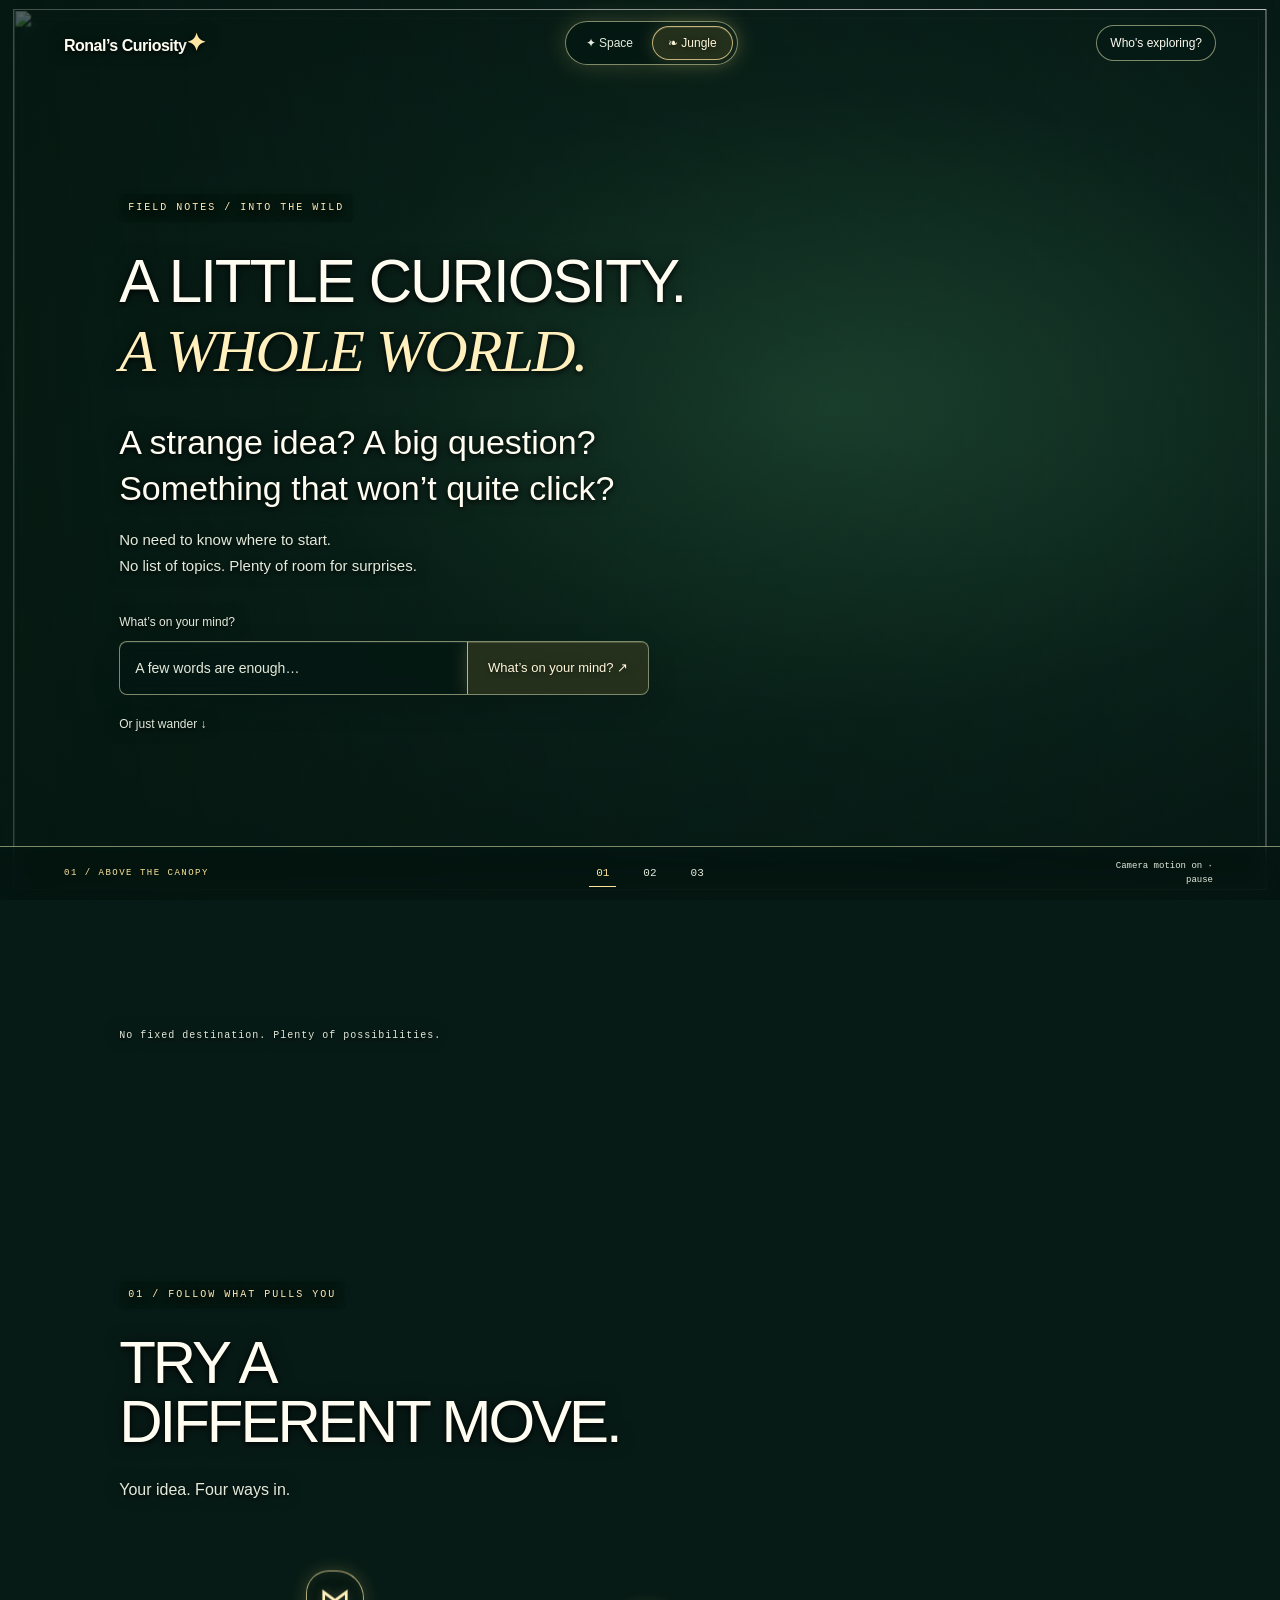
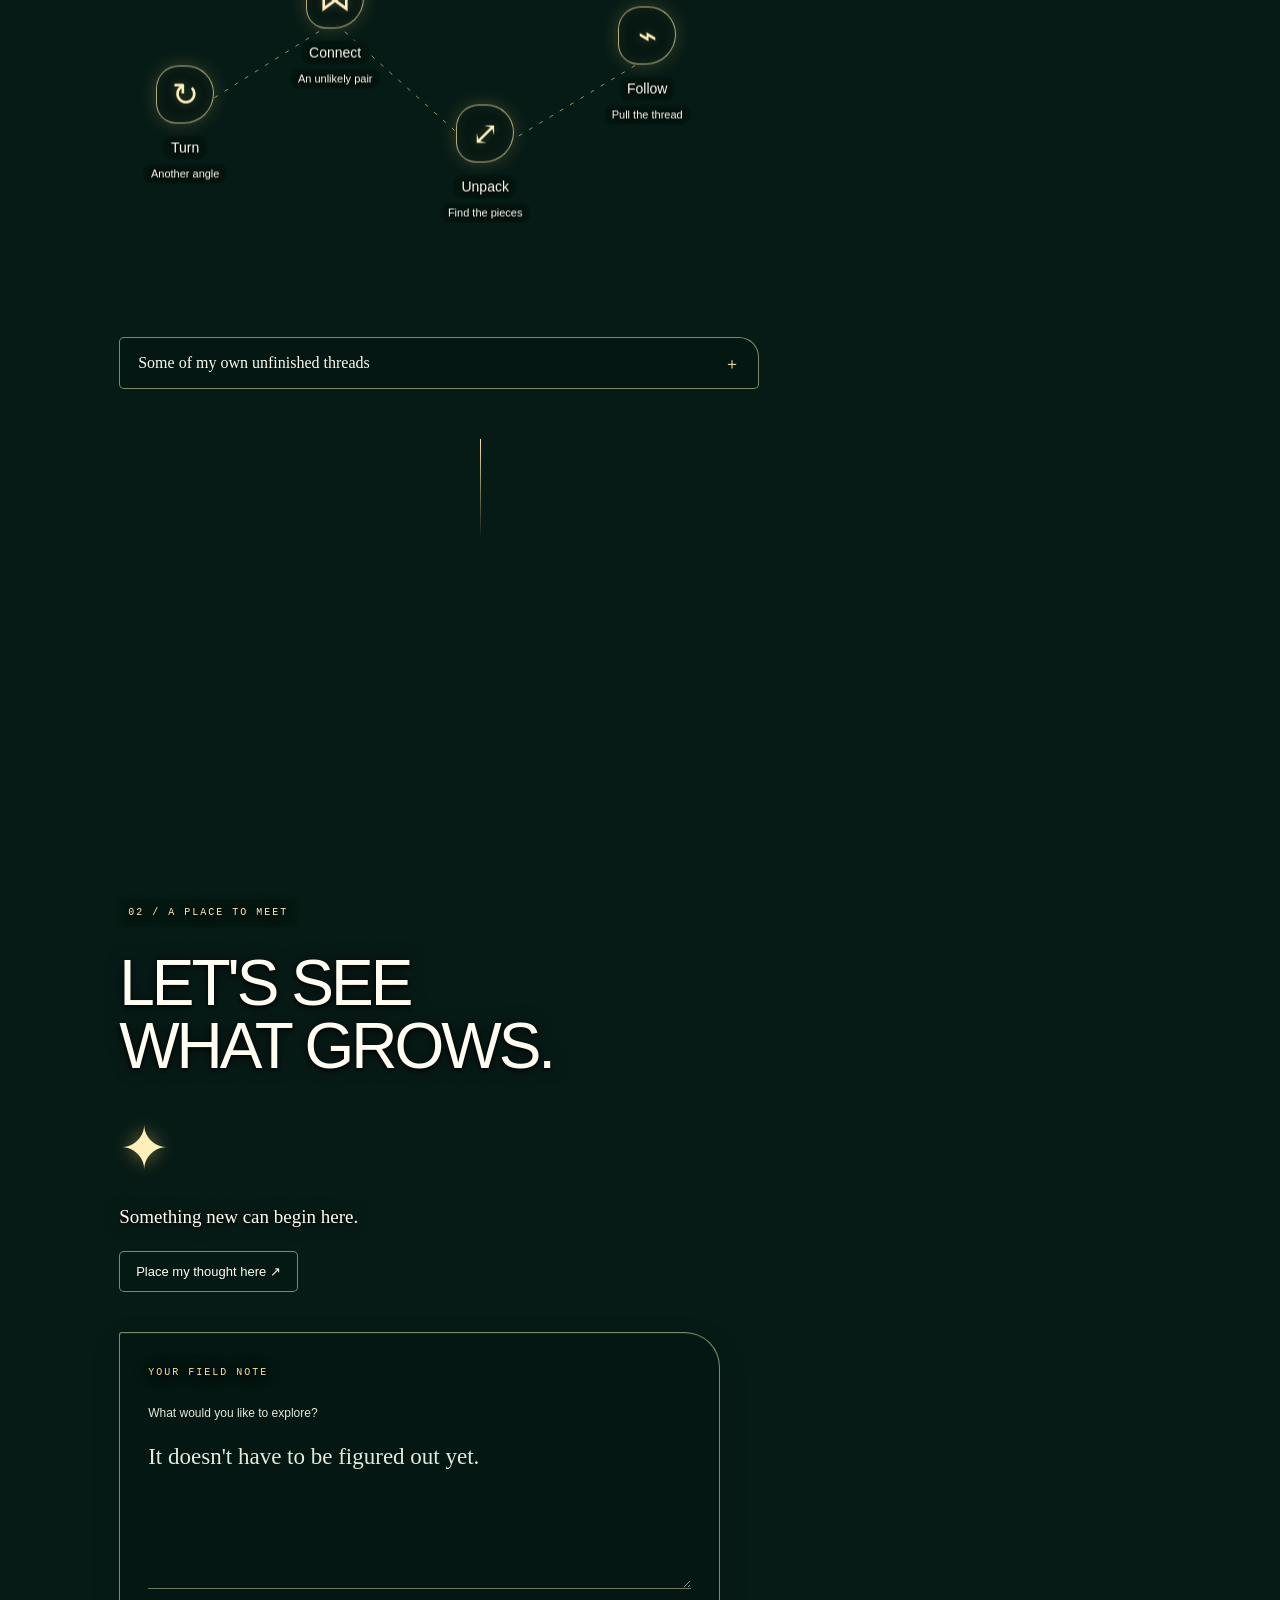
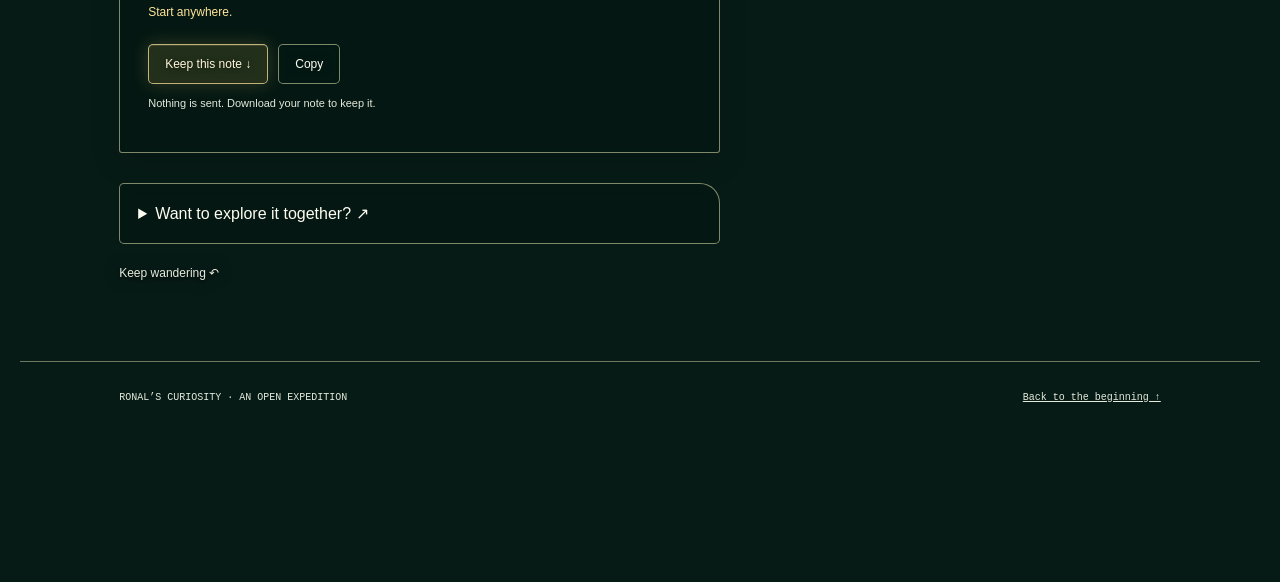
==== jungle.html @ 6618f5b9 "Publish Ronal's Curiosity website" ====
<!doctype html><html lang="en"><head><meta charset="utf-8"><meta name="viewport" content="width=device-width, initial-scale=1"><title>Ronal's Curiosity — An open expedition</title><link rel="stylesheet" href="world.css"><link rel="stylesheet" href="personal-traces.css"><link rel="stylesheet" href="expedition.css"><link rel="stylesheet" href="atmosphere-ui.css"><meta name="description" content="A strange idea? A big question? Explore an open world of curiosity, fresh perspectives, and possibilities."></head><body data-world="jungle">
<div class="scene-stage" aria-hidden="true"><img class="scene-image" data-scene="space-1" src="assets/space-1.png" alt="" decoding="async"><img class="scene-image" data-scene="space-2" src="assets/space-2.png" alt="" decoding="async"><img class="scene-image" data-scene="space-3" src="assets/space-3.png" alt="" decoding="async"><img class="scene-image" data-scene="jungle-1" src="assets/jungle-1.png" alt="" decoding="async"><img class="scene-image" data-scene="jungle-2" src="assets/jungle-2.png" alt="" decoding="async"><img class="scene-image" data-scene="jungle-3" src="assets/jungle-3.png" alt="" decoding="async"><div class="scene-shade"></div></div><header><a href="#home" class="brand">Ronal’s Curiosity<span>✦</span></a><div class="world-picker" aria-label="Choose environment"><button data-world="space" aria-pressed="true">✦ Space</button><button data-world="jungle" aria-pressed="false">❧ Jungle</button></div><button id="about-open" class="subtle">Who's exploring?</button></header>
<aside class="travelling-note" aria-label="Your travelling note"><span class="tiny">YOUR THREAD</span><p id="thread-preview">A question can take you anywhere.</p><span id="thread-action">Uncharted</span><a href="#meeting" aria-label="Go to your note">↗</a></aside>
<nav class="scene-navigation" aria-label="Journey destinations"><span id="scene-caption" aria-live="polite">01 / OUTSIDE THE GALAXY</span><div><a href="#home" data-stop="0" aria-current="location">01</a><a href="#field" data-stop="1">02</a><a href="#meeting" data-stop="2">03</a></div><button id="motion-toggle" aria-pressed="true">Motion on</button></nav><main>
<section id="home" class="hero"><div class="eyebrow" id="world-caption">FIELD NOTES / THE UNCHARTED SKY</div><h1>A LITTLE CURIOSITY.<br><em>A WHOLE WORLD.</em></h1><div class="invitation"><h2>A strange idea? A big question?<br>Something that won’t quite click?</h2><p>No need to know where to start.<br>No list of topics. Plenty of room for surprises.</p></div><label for="seed">What’s on your mind?</label><div class="seed-input"><input id="seed" dir="auto" maxlength="2000" placeholder="A few words are enough…"><button id="begin" aria-label="What’s on your mind?">What’s on your mind? ↗</button></div><a href="#field" class="skip">Or just wander ↓</a><span class="edge-caption" id="edge-caption">No fixed destination. Plenty of possibilities.</span></section>
<section id="field" class="field"><div class="eyebrow">01 / FOLLOW WHAT PULLS YOU</div><h2>TRY A<br>DIFFERENT MOVE.</h2><p class="intro">Your idea. Four ways in.</p><div class="constellation-wrap"><svg class="constellation-lines" viewBox="0 0 600 280" preserveAspectRatio="none" aria-hidden="true"><path d="M65 160L215 65L365 200L530 100"/><path class="visited-path" id="visited-path" d=""/></svg><div class="instruments" aria-label="Ways to explore"><button data-move="turn"><span class="symbol">↻</span><strong>Turn</strong><small>Another angle</small></button><button data-move="connect"><span class="symbol">⋈</span><strong>Connect</strong><small>An unlikely pair</small></button><button data-move="unpack"><span class="symbol">⤢</span><strong>Unpack</strong><small>Find the pieces</small></button><button data-move="follow"><span class="symbol">⌁</span><strong>Follow</strong><small>Pull the thread</small></button></div></div><div id="discovery" hidden aria-live="polite"><span class="tiny" id="discovery-label"></span><h3 id="prompt"></h3><p id="personal-echo"></p><a href="#meeting" class="link">Take this thought with you ↘</a></div><details class="traces-disclosure"><summary>Some of my own unfinished threads <span>＋</span></summary><div class="personal-traces" aria-label="Traces from my own explorations"><div class="eyebrow">OFF THE MAIN TRAIL / A FEW THINGS THAT BROUGHT ME HERE</div><div class="trace-grid"><details class="trace" id="cable-story"><summary><span class="trace-icon" aria-hidden="true">⌁</span><span>Build. Try.<br>Look again.</span><span class="trace-plus" aria-hidden="true">+</span></summary><div class="trace-story"><span class="tiny">STILL A WORK IN PROGRESS</span><p>I thought I had a solution for organizing cables in the lab where I work. I made it — and it didn't work the way I'd imagined.</p><p>I redesigned it. Then again. And again. I still haven't reached a final version; I keep finding things to improve.</p><p>When I explained it to a colleague, he offered another way to look at the problem — an angle I hadn't considered.</p><p class="trace-thought">His perspective changed how I imagined the solution could look and work. I felt curious: suddenly there were new directions to test and discover.</p><a class="link" href="#meeting">What might another pair of eyes notice? ↘</a></div></details>
<details class="trace"><summary><span class="trace-icon" aria-hidden="true">⏻</span><span>A coffee tin.<br>A cockpit switch.</span><span class="trace-plus" aria-hidden="true">+</span></summary><div class="trace-story"><span class="tiny">SOMETHING I MADE</span><p>During my army service, the room's air conditioner had no remote. Its power button was so high that switching it on meant balancing on a chair.</p><p>I made a wired control using an aircraft-style switch housed in a small coffee tin. Suddenly, turning it on didn't mean climbing.</p><p class="trace-thought">An everyday irritation became something to experiment with.</p><a class="link" href="#meeting">What everyday thing would you change? ↘</a></div></details>
<details class="trace"><summary><span class="trace-icon" aria-hidden="true">⋈</span><span>Start with why.<br>Then look around.</span><span class="trace-plus" aria-hidden="true">+</span></summary><div class="trace-story"><span class="tiny">AN IDEA WE EXPLORED</span><p>A friend wanted to make money. I wanted to understand why — and what we could begin with the tools already available to us.</p><p>We found an idea that interested us both: software to help electricians create wiring plans from building images. It was an idea for something useful, beyond the financial goal.</p><p class="trace-thought">My first move is usually a question: why, how, or what?</p><a class="link" href="#meeting">What could you begin with what you have? ↘</a></div></details>
<details class="trace"><summary><span class="trace-icon" aria-hidden="true">?</span><span>Which wants<br>are really mine?</span><span class="trace-plus" aria-hidden="true">+</span></summary><div class="trace-story"><span class="tiny">QUESTIONS I'M STILL LIVING WITH</span><p>What is happiness? Which desires are mine, and which did I pick up from people around me?</p><p>What would I choose if nobody were there to approve or steer me? What moves us to act — calm curiosity, or haste, insecurity and need?</p><p class="trace-thought">These are open questions for me, too.</p><a class="link" href="#meeting">Bring a question without an answer ↘</a></div></details>
</div></div></details><div class="thread-line" aria-hidden="true"></div></section>
<section id="meeting" class="meeting"><div class="eyebrow">02 / A PLACE TO MEET</div><h2 id="meeting-title">LET'S CONNECT<br>THE DOTS.</h2><div class="arrival"><span class="arrival-symbol" aria-hidden="true">✦</span><p id="arrival-caption">A place for your next possibility.</p><button id="place-note">Place my thought here ↗</button><p id="placed-note" hidden></p><small id="place-status" role="status"></small></div><div class="note-editor"><span class="tiny">YOUR FIELD NOTE</span><label for="note">What would you like to explore?</label><textarea id="note" dir="auto" maxlength="2000" rows="4" placeholder="It doesn't have to be figured out yet."></textarea><p id="note-lens">Start anywhere.</p><div class="note-tools"><button id="download">Keep this note ↓</button><button id="copy">Copy</button></div><p id="status" role="status">Nothing is sent. Download your note to keep it.</p></div><details class="next-step"><summary>Want to explore it together? ↗</summary><p>Copy your note, then bring it to the existing challenge form.</p><a href="https://nelformpage.carrd.co" target="_blank" rel="noopener" class="link">Open challenge form ↗</a><small>The form opens separately; your note isn't transferred automatically.</small></details><a href="#field" class="skip">Keep wandering ↶</a></section>
<footer><span>RONAL’S CURIOSITY · AN OPEN EXPEDITION</span><a href="#home">Back to the beginning ↑</a></footer></main>
<dialog id="about"><button id="about-close" aria-label="Close">×</button><div class="eyebrow">THE PERSON BEHIND THE QUESTIONS</div><h2>CURIOUS<br>BY NATURE.</h2><p>I tend to start by asking why, how, and what — to understand the person in front of me before looking for a direction.</p><p>I'm interested in what we can try with the tools already around us, and in ideas that have value beyond money.</p><p>Some of my questions are practical. Others are about happiness, desire, and what makes us act. I'm still exploring those myself.</p><a href="#field" class="link" id="about-traces">Explore a few of my own threads ↗</a></dialog><script src="world.js"></script><div class="journey-progress" aria-hidden="true"><i></i></div><script src="expedition.js"></script></body></html>
---- world.css ----
:root{color-scheme:dark;--ink:#eff4ff;--dim:#b1bfd6;--accent:#ffb55b;--line:#98b8ef44;--surface:#08162ee8;--glow:#477cff;--scene:url('assets/space.png')}*{box-sizing:border-box}html{scroll-behavior:smooth;scroll-padding-top:90px}body{margin:0;background:#030b1b;color:var(--ink);font-family:Arial,Helvetica,sans-serif}body[data-world=jungle]{--ink:#f3f5df;--dim:#b5c9b6;--accent:#eadb7c;--line:#b0d39f44;--surface:#09241de8;--glow:#659b64;--scene:url('assets/jungle.png');background:#071b16}a{color:inherit}button,input,textarea{font:inherit}button,a{touch-action:manipulation}button{cursor:pointer}a:focus-visible,button:focus-visible,input:focus-visible,textarea:focus-visible,summary:focus-visible{outline:2px solid var(--accent);outline-offset:5px}.landscape{position:fixed;inset:0;background-image:linear-gradient(90deg,#030a1677,transparent),var(--scene);background-size:cover;background-position:center;z-index:-3}.atmosphere{position:fixed;inset:0;background:linear-gradient(180deg,#030b1b22,#030b1b66);z-index:-2;pointer-events:none}body[data-world=jungle] .atmosphere{background:linear-gradient(90deg,#05181080,#05181011,#05181040)}header{height:86px;padding:0 5%;display:flex;align-items:center;justify-content:space-between;gap:20px;border-bottom:1px solid var(--line);background:#030b1b60}.brand{font-size:16px;font-weight:bold;letter-spacing:-.5px;text-decoration:none}.brand span{color:var(--accent);font-size:24px}.world-picker{display:flex;border:1px solid var(--line);border-radius:25px;padding:4px;background:var(--surface)}.world-picker button{background:none;color:var(--dim);border:0;padding:9px 15px;border-radius:20px;font-size:12px}.world-picker button[aria-pressed=true]{background:var(--accent);color:#11201c}.subtle{background:none;border:0;color:var(--ink);font-size:12px;text-decoration:underline;text-underline-offset:5px}main{max-width:1240px;margin:auto}section{padding:80px 8%;position:relative}.eyebrow,.tiny{font:10px/1.6 monospace;letter-spacing:2px;color:var(--accent)}.hero{min-height:850px;padding-top:75px}h1,h2,h3{font-weight:500;letter-spacing:-3px;margin:25px 0;line-height:.98}h1{font-size:clamp(56px,7vw,94px);max-width:750px}h1 em{font-family:Georgia,serif;font-weight:normal;color:var(--accent)}h2{font-size:clamp(44px,5vw,68px)}h3{font:34px/1.2 Georgia,serif;letter-spacing:-.6px}.intro{color:var(--dim);font-size:16px;line-height:1.6;max-width:400px}.hero label{font-size:12px;display:block;margin:35px 0 12px;color:var(--dim)}.seed-input{display:flex;max-width:470px;border-bottom:1px solid var(--accent);background:#051121ab;backdrop-filter:blur(12px)}.seed-input input{min-width:0;flex:1;padding:18px 15px;background:none;color:var(--ink);border:0;font-size:14px}.seed-input button{border:0;background:var(--accent);color:#14201b;width:56px;font-size:26px}input::placeholder,textarea::placeholder{color:var(--dim)}.skip{font-size:12px;display:inline-block;margin-top:22px;text-decoration:none;color:var(--dim)}.edge-caption{position:absolute;right:7%;bottom:65px;writing-mode:vertical-rl;font:10px monospace;letter-spacing:2px;color:var(--dim)}.travelling-note{position:fixed;right:5%;top:35%;width:220px;padding:24px 22px;background:var(--surface);border:1px solid var(--line);border-radius:3px 30px 3px 3px;backdrop-filter:blur(20px);z-index:4;box-shadow:0 10px 80px #0004;transition:transform .7s,box-shadow .7s}.travelling-note p{font:21px/1.4 Georgia,serif;overflow-wrap:anywhere;margin:20px 0}.travelling-note>span:last-of-type{font:10px monospace;color:var(--dim)}.travelling-note>a{float:right;color:var(--accent);text-decoration:none}.travelling-note[data-move=turn]{transform:rotate(-6deg)}.travelling-note[data-move=connect]{box-shadow:0 0 70px color-mix(in srgb,var(--accent) 25%,transparent)}.travelling-note[data-move=unpack]{transform:translateY(-12px) rotate(3deg)}.travelling-note[data-move=follow]{transform:translateX(-15px)}.field{min-height:800px;max-width:880px}.instruments{display:grid;grid-template-columns:repeat(4,1fr);gap:10px;margin:45px 0 30px}.instruments button{background:var(--surface);color:var(--ink);border:1px solid var(--line);border-radius:70px 70px 8px 8px;padding:25px 8px 20px;backdrop-filter:blur(15px);transition:transform .3s,border-color .3s}.instruments button:hover{transform:translateY(-7px);border-color:var(--accent)}.instruments button[aria-pressed=true]{border-color:var(--accent);background:color-mix(in srgb,var(--surface) 85%,var(--accent))}.symbol{font:46px Georgia;display:block;color:var(--accent);height:65px}.instruments strong{font-size:14px;font-weight:normal;display:block}.instruments small{display:block;font-size:9px;margin-top:10px;color:var(--dim)}#discovery{max-width:520px;border-left:1px solid var(--accent);padding:12px 0 12px 24px;background:linear-gradient(90deg,var(--surface),transparent)}#personal-echo{color:var(--dim);font-size:14px;line-height:1.5;overflow-wrap:anywhere}.link{color:var(--accent);text-decoration:none;border-bottom:1px solid;padding-bottom:5px;font-size:13px}.thread-line{width:1px;height:100px;background:linear-gradient(var(--accent),transparent);margin:50px 0 0 45%}.meeting{min-height:900px;max-width:820px}.note-editor{padding:28px;background:var(--surface);backdrop-filter:blur(20px);border:1px solid var(--line);border-radius:3px 35px 3px 3px;margin-top:40px}.note-editor label{display:block;font-size:12px;color:var(--dim);margin:25px 0 10px}textarea{background:transparent;color:var(--ink);width:100%;border:0;border-bottom:1px solid var(--line);resize:vertical;font:23px/1.5 Georgia,serif;padding:10px 0}#note-lens{font-size:12px;color:var(--accent)}.note-tools{display:flex;gap:10px;margin-top:25px}.note-tools button{border:1px solid var(--line);background:transparent;padding:13px 18px;color:var(--ink);font-size:12px}.note-tools button:first-child{background:var(--accent);color:#14201b;border-color:var(--accent)}#status{font-size:11px;color:var(--dim);line-height:1.6}.next-step{margin-top:30px;line-height:1.7}.next-step summary{cursor:pointer;color:var(--accent);font-size:16px}.next-step p,.next-step small{font-size:12px;color:var(--dim);max-width:400px;display:block}.next-step small{margin-top:18px}footer{border-top:1px solid var(--line);padding:30px 8%;font:10px monospace;color:var(--dim);display:flex;gap:20px;justify-content:space-between}dialog{background:var(--surface);color:var(--ink);border:1px solid var(--line);padding:40px;width:90%;max-width:550px;backdrop-filter:blur(30px)}dialog::backdrop{background:#000b}dialog h2{font-size:48px}dialog p{font:17px/1.7 Georgia,serif}dialog .pending{font:12px/1.6 Arial;color:var(--dim)}#about-close{float:right;border:0;background:none;color:var(--ink);font-size:28px}[hidden]{display:none!important}@media(min-width:1500px){.travelling-note{right:calc((100vw - 1240px)/2)}}@media(max-width:850px){.travelling-note{right:20px;top:auto;bottom:15px;width:190px;padding:13px 15px;max-height:150px;overflow:auto}.travelling-note .tiny{font-size:8px}.travelling-note p{font-size:14px;margin:8px 0}.landscape{background-position:60% center}.field,.meeting{max-width:100%}section{padding:65px 7%}.hero{min-height:850px}h1{font-size:72px}footer{padding-bottom:180px}.edge-caption{display:none}}@media(max-width:500px){header{height:auto;min-height:100px;padding:15px 6%;flex-wrap:wrap;gap:12px}.brand{font-size:13px}.world-picker{order:3;justify-content:center;width:100%;max-width:240px;margin:auto}.world-picker button{flex:1;padding:7px 15px}.subtle{font-size:10px}.hero{padding-top:55px;min-height:780px}h1{font-size:clamp(47px,12vw,63px);letter-spacing:-2px}h2{font-size:45px;letter-spacing:-2px}.intro{font-size:14px}.seed-input input{font-size:12px;padding-left:10px}.field{min-height:750px}.instruments{grid-template-columns:repeat(2,1fr);max-width:320px;gap:14px}.instruments button{border-radius:50px 50px 6px 6px;padding:17px 10px}.symbol{font-size:35px;height:45px}.instruments small{margin-top:7px}h3{font-size:27px}.note-editor{padding:22px}textarea{font-size:20px}.meeting{min-height:850px}.travelling-note{width:170px;max-height:125px;right:12px;bottom:12px}}@media(prefers-reduced-motion:reduce){html{scroll-behavior:auto}*{transition:none!important}}
---- personal-traces.css ----
.personal-traces{margin-top:70px;padding-top:30px;border-top:1px solid var(--line)}.trace-grid{display:grid;grid-template-columns:repeat(3,minmax(0,1fr));gap:12px;margin-top:20px}.trace{align-self:start;background:var(--surface);border:1px solid var(--line);backdrop-filter:blur(18px);border-radius:4px 24px 4px 4px}.trace summary{cursor:pointer;list-style:none;padding:20px 15px;position:relative;font:14px/1.5 Georgia,serif}.trace summary::-webkit-details-marker{display:none}.trace-icon{display:block;color:var(--accent);font:35px/1 Georgia,serif;margin-bottom:18px}.trace-plus{position:absolute;top:15px;right:15px;color:var(--accent);font:20px monospace}.trace[open] .trace-plus{transform:rotate(45deg)}.trace[open]{grid-column:1/-1}.trace[open] summary{border-bottom:1px solid var(--line);display:flex;align-items:center;gap:20px}.trace[open] .trace-icon{margin:0}.trace-story{padding:22px;max-width:560px}.trace-story p{font:15px/1.75 Georgia,serif;color:var(--ink)}.trace-story .trace-thought{font-style:italic;color:var(--accent);border-left:1px solid var(--accent);padding-left:15px;margin:25px 0}.trace-story .link{line-height:1.8;font-size:12px}@media(max-width:500px){.trace-grid{grid-template-columns:1fr}.trace summary{display:flex;align-items:center;gap:20px;padding:20px}.trace-icon{margin:0;width:35px;flex-shrink:0}.trace-story{padding:20px}}
---- expedition.css ----
body{isolation:isolate}.scene-stage{position:fixed;inset:0;z-index:0;overflow:hidden;pointer-events:none;background:#030b1b}.scene-image{position:absolute;inset:0;width:100%;height:100%;object-fit:cover;object-position:65% center;opacity:0;transform:scale(1.02);will-change:transform,opacity}.scene-image[data-scene=space-1]{opacity:1}body[data-world=jungle] .scene-image[data-scene=space-1]{opacity:0}body[data-world=jungle] .scene-image[data-scene=jungle-1]{opacity:1}.scene-shade{position:absolute;inset:0;background:linear-gradient(90deg,#020914d9 0%,#02091490 35%,#02091433 75%,#02091411),linear-gradient(0deg,#02091477,transparent 60%)}body[data-world=jungle] .scene-shade{background:linear-gradient(90deg,#061b13dd,#061b1388 40%,#061b1311),linear-gradient(0deg,#061b1355,transparent)}header,main{position:relative;z-index:2}header{background:transparent;border:0}.hero{min-height:115svh;padding-top:clamp(60px,12svh,150px);padding-bottom:120px}h1{font-size:clamp(30px,4.7vw,61px);letter-spacing:-2px;line-height:1.15;margin:25px 0 35px}.invitation{max-width:500px;text-align:left}.invitation h2{font-size:clamp(27px,3vw,39px);letter-spacing:0;line-height:1.4;margin:0 0 15px}.invitation p{font-size:15px;line-height:1.9;color:var(--dim)}.hero label{direction:rtl;text-align:left;max-width:500px}.seed-input{max-width:530px}.seed-input button{width:auto;min-width:150px;font-size:14px;padding:12px}.seed-input input{text-align:start}.edge-caption{writing-mode:horizontal-tb;left:8%;right:auto;bottom:80px;letter-spacing:1px}.field{max-width:1000px;min-height:120svh;padding-top:160px;padding-bottom:200px}.field h2{font-size:clamp(38px,5vw,60px)}.constellation-wrap{position:relative;max-width:600px;margin:55px 0 20px}.constellation-lines{position:absolute;inset:0;width:100%;height:280px;pointer-events:none;overflow:visible}.constellation-lines path{stroke:var(--line);stroke-width:1;fill:none;stroke-dasharray:4 8}.constellation-lines .visited-path{stroke:var(--accent);stroke-width:2;stroke-dasharray:none;filter:drop-shadow(0 0 6px var(--accent))}.instruments{height:280px;position:relative;display:block;margin:0}.instruments button{position:absolute;background:none;backdrop-filter:none;border:0;border-radius:50%;width:110px;height:115px;padding:6px;transform:translate(-50%,-50%)}.instruments button:nth-child(1){left:11%;top:57%}.instruments button:nth-child(2){left:36%;top:23%}.instruments button:nth-child(3){left:61%;top:71%}.instruments button:nth-child(4){left:88%;top:36%}.instruments .symbol{border:1px solid var(--line);border-radius:50%;width:58px;height:58px;display:grid;place-items:center;margin:0 auto 12px;background:#04132699;font-size:32px;box-shadow:0 0 35px #5f9bff22}.instruments button:hover{transform:translate(-50%,-56%)}.instruments button[aria-pressed=true]{background:none}.instruments button[aria-pressed=true] .symbol{border-color:var(--accent);box-shadow:0 0 35px color-mix(in srgb,var(--accent) 35%,transparent)}.instruments small{font-size:10px}.instruments strong{text-shadow:0 2px 12px #000}.instruments button[data-visited=true] .symbol:after{content:'·';position:absolute;color:var(--accent);font-size:30px;top:-12px;right:22px}body[data-world=jungle] .instruments .symbol{background:#152a1cbd;border-radius:45% 55% 60% 40%;box-shadow:0 0 30px #8caf4e22}.traces-disclosure{margin-top:100px;max-width:640px}.traces-disclosure>summary{cursor:pointer;font:16px Georgia,serif;color:var(--dim);padding:18px 0;border-top:1px solid var(--line);list-style:none}.traces-disclosure>summary span{float:right;color:var(--accent)}.traces-disclosure[open]>summary span{transform:rotate(45deg)}.personal-traces{margin-top:15px;border:0;padding-top:12px}.trace-grid{grid-template-columns:repeat(2,minmax(0,1fr))}.meeting{min-height:130svh;padding-top:160px}.travelling-note{z-index:4;transition:transform .5s,box-shadow .5s,opacity .4s;max-height:260px;overflow:auto}.travelling-note.empty,.travelling-note.near-editor{opacity:0;pointer-events:none}.journey-progress{position:fixed;inset:0 auto auto 0;height:2px;width:100%;z-index:20;pointer-events:none}.journey-progress i{display:block;width:100%;height:100%;background:var(--accent);transform:scaleX(var(--progress,0));transform-origin:left;box-shadow:0 0 15px var(--accent)}.scene-navigation{position:fixed;bottom:22px;left:25px;z-index:6;display:grid;gap:12px;padding:12px 18px;border-left:1px solid var(--line);background:#020c17bb;backdrop-filter:blur(12px);max-width:240px}.scene-navigation>span{font:9px/1.6 monospace;letter-spacing:1.5px;color:var(--accent)}.scene-navigation>div{display:flex;gap:20px}.scene-navigation a{font:11px monospace;text-decoration:none;color:var(--dim);padding:7px}.scene-navigation a[aria-current]{border-bottom:1px solid var(--accent);color:var(--accent)}#motion-toggle{font:9px monospace;color:var(--dim);background:transparent;border:0;text-align:left;padding:3px}.arrival{margin:35px 0;max-width:480px}.arrival-symbol{display:block;font-size:60px;color:var(--accent);text-shadow:0 0 50px var(--accent)}body[data-world=jungle] .arrival-symbol{color:#f6d579}.arrival p{font:19px/1.6 Georgia,serif;overflow-wrap:anywhere}.arrival button{color:var(--accent);background:transparent;border:0;border-bottom:1px solid;padding:10px 0;font-size:13px}.arrival small{display:block;font-size:11px;color:var(--dim);margin-top:10px}#placed-note{border-left:1px solid var(--accent);padding:15px 20px;background:var(--surface)}footer{padding-bottom:180px}
@media(min-width:851px){.travelling-note{width:190px;right:3%;top:38%}.travelling-note p{font-size:17px}.meeting,.field{padding-right:200px;max-width:1100px}.meeting{max-width:900px}}@media(max-width:600px){.scene-image{object-position:64% center}.scene-shade{background:linear-gradient(90deg,#020914c9,#02091466 65%,#02091433),linear-gradient(0deg,#02091455,transparent)}.hero{min-height:115svh;padding-top:55px;padding-bottom:130px}h1{font-size:32px;letter-spacing:-1px;max-width:330px}.invitation{max-width:330px}.invitation h2{font-size:28px}.invitation p{font-size:13px}.seed-input{flex-wrap:wrap}.seed-input input{flex-basis:100%;padding:16px}.seed-input button{width:100%;padding:13px}.field{padding-top:110px;padding-bottom:150px}.constellation-wrap{margin-top:35px}.instruments button{width:83px}.instruments strong{font-size:12px}.instruments small{font-size:8px}.instruments .symbol{height:45px;width:45px;font-size:27px}.trace-grid{grid-template-columns:1fr}.meeting{padding-top:110px}.edge-caption{display:block;font-size:8px;max-width:80%;bottom:80px}.travelling-note{max-height:100px;width:145px;bottom:20px}.travelling-note p{font-size:12px}.note-editor{scroll-margin-top:30px}.scene-navigation{bottom:12px;left:10px;padding:10px;max-width:170px;gap:4px}.scene-navigation>span{font-size:7px;letter-spacing:.7px}.scene-navigation a{padding:5px}.scene-navigation>div{gap:12px}}@media(prefers-reduced-motion:reduce){.travelling-note{transition:none}}

/* Persistent slim navigation stays clear of the content. */
.scene-navigation{bottom:0;left:0;width:100%;max-width:none;display:flex;align-items:center;justify-content:space-between;gap:15px;padding:10px 5%;border-left:0;border-top:1px solid var(--line);background:#030e19ed}.scene-navigation>span{max-width:45%;font-size:9px}.scene-navigation>div{flex-shrink:0}.scene-navigation #motion-toggle{text-align:right;max-width:125px;line-height:1.5}.travelling-note{bottom:75px}@media(min-width:851px){.travelling-note{bottom:auto}}@media(max-width:600px){.scene-navigation{padding:8px 12px;gap:8px}.scene-navigation>span{font-size:7px;max-width:40%}.scene-navigation>div{gap:4px}.scene-navigation #motion-toggle{font-size:8px;max-width:95px}.travelling-note{bottom:70px}}

/* Live reload verification: preserve the travelling note and camera preference. */

/* Full composition, not a cropped full-bleed photograph. */
.scene-image{object-fit:contain;object-position:center center;transform-origin:center center}.scene-stage{background:radial-gradient(ellipse at 65% 45%,#123052 0%,#071423 45%,#020712 100%)}body[data-world=jungle] .scene-stage{background:radial-gradient(ellipse at 65% 45%,#214b35 0%,#0a221b 45%,#030e0c 100%)}.scene-shade{background:linear-gradient(90deg,#020914a8 0%,#02091455 35%,#02091400 75%),linear-gradient(0deg,#02091444,transparent 60%)}body[data-world=jungle] .scene-shade{background:linear-gradient(90deg,#061b13b3,#061b1355 40%,#061b1300),linear-gradient(0deg,#061b1333,transparent)}@media(max-width:600px){.scene-image{object-position:center center}.scene-shade{background:linear-gradient(90deg,#02091477,#02091433 50%,transparent)}}
---- atmosphere-ui.css ----
/* Luminous glass: readable local surfaces, scenery remains visible. */
body{--glass:rgba(7,22,43,.48);--glass-border:rgba(165,210,255,.46);--glass-hover:rgba(17,45,76,.62);--halo:rgba(95,179,255,.26);--ink:#f5f8ff;--dim:#d4dfed;--line:rgba(164,204,247,.40);--surface:var(--glass)}
body[data-world=jungle]{--glass:rgba(5,25,20,.56);--glass-border:rgba(229,235,180,.54);--glass-hover:rgba(23,48,34,.67);--halo:rgba(240,214,122,.20);--ink:#fffdf2;--dim:#e4eadc;--accent:#ffe49a;--line:rgba(232,232,183,.46);--surface:var(--glass)}
.hero label{direction:ltr}.invitation{max-width:540px}.invitation h2{font-size:clamp(24px,2.7vw,34px);line-height:1.35}.invitation p{line-height:1.75}
.seed-input,.world-picker,.travelling-note,.note-editor,.trace,#placed-note,dialog{background:var(--glass);border:1px solid var(--glass-border);backdrop-filter:blur(8px) brightness(.78);-webkit-backdrop-filter:blur(8px) brightness(.78);box-shadow:inset 0 1px 0 #ffffff13,0 10px 30px #00000024}
.seed-input{border-radius:8px;overflow:hidden}.seed-input input{color:var(--ink)}input::placeholder,textarea::placeholder{color:var(--dim);opacity:1}
.seed-input button,.note-tools button:first-child,.world-picker button[aria-pressed=true]{background:rgba(87,151,218,.19);color:var(--ink);border:1px solid rgba(164,213,255,.70);box-shadow:inset 0 0 16px #67b4ff12,0 0 20px var(--halo);text-shadow:0 1px 5px #0008}
.seed-input button{border-width:0 0 0 1px;padding:14px 20px;min-width:165px;font-size:13px}
.world-picker{box-shadow:0 0 24px var(--halo);gap:3px}.world-picker button{border:1px solid transparent;color:var(--dim)}
.subtle{padding:10px 13px;background:var(--glass);border:1px solid var(--glass-border);border-radius:20px;backdrop-filter:blur(6px);color:var(--ink);text-decoration:none}
.instruments .symbol{background:var(--glass);border:1px solid var(--glass-border);backdrop-filter:blur(6px) brightness(.75);box-shadow:0 0 20px var(--halo),inset 0 0 14px #90cfff12;color:#badaff;text-shadow:0 0 12px #80c2ff77}
.instruments strong,.instruments small{width:max-content;max-width:125px;display:table;margin-left:auto;margin-right:auto;padding:4px 8px;border-radius:10px;background:rgba(4,16,31,.52);backdrop-filter:blur(5px) brightness(.68);color:var(--ink);text-shadow:0 1px 4px #000;font-weight:500}
.instruments small{font-size:11px;margin-top:4px;color:var(--dim)}
.instruments button[aria-pressed=true] .symbol,.instruments button:hover .symbol{border-color:#c6e7ff;box-shadow:0 0 9px #98d4ff77,0 0 32px var(--halo),inset 0 0 14px #a6d7ff22}
.constellation-lines path{stroke:rgba(191,220,255,.5)}.constellation-lines .visited-path{stroke:#c2e5ff;filter:drop-shadow(0 0 5px #7dc7ff)}
#discovery{background:var(--glass);border:1px solid var(--glass-border);border-left:2px solid var(--accent);border-radius:4px 20px 4px 4px;padding:22px;backdrop-filter:blur(8px) brightness(.78)}
.traces-disclosure>summary,.next-step>summary{background:var(--glass);border:1px solid var(--glass-border);padding:16px 18px;border-radius:5px 20px 5px 5px;color:var(--ink);backdrop-filter:blur(6px) brightness(.78)}
.trace[open] summary{border-bottom:1px solid var(--glass-border)}.trace-story .trace-thought{color:var(--accent)}
.next-step[open]{background:rgba(5,20,31,.35);padding-bottom:16px;border-radius:5px 20px 5px 5px;backdrop-filter:blur(6px)}.next-step[open]>p,.next-step[open]>.link,.next-step[open]>small{margin-left:18px;margin-right:18px}
.note-tools button,.arrival button{background:var(--glass);border:1px solid var(--glass-border);border-radius:5px;padding:12px 16px;backdrop-filter:blur(5px);color:var(--ink)}
.link{color:var(--accent);text-shadow:0 1px 4px #000}.eyebrow,.tiny,.intro,.invitation p,.hero label,.skip,.edge-caption,.arrival>p,.arrival>small,.brand,.field>h2,.meeting>h2,.hero h1,.invitation h2{text-shadow:0 2px 5px #000c,0 0 16px #0009}
.eyebrow{display:table;background:rgba(3,15,28,.40);padding:6px 9px;border-radius:4px;backdrop-filter:blur(4px)}
body[data-world=space] .hero h1 em{color:#b9dcff;text-shadow:0 0 20px #80baff44,0 2px 8px #0008}
body[data-world=space] .arrival-symbol{color:#c7e8ff;text-shadow:0 0 15px #9cd6ff,0 0 45px #619cfa88}
.scene-navigation{background:rgba(4,17,31,.52);backdrop-filter:blur(9px) brightness(.7);border-top-color:var(--glass-border)}
button:hover,.world-picker button:hover{filter:brightness(1.13)}button:focus-visible,a:focus-visible,summary:focus-visible,input:focus-visible,textarea:focus-visible{outline:2px solid #fff0bf;outline-offset:4px}
/* Warm ivory and firefly light separate jungle controls from green foliage. */
body[data-world=jungle] .instruments .symbol{background:rgba(10,29,22,.56);color:#fff0bb;border-color:rgba(255,233,165,.70);box-shadow:0 0 18px var(--halo),inset 0 0 14px #f3df8f10;text-shadow:0 0 10px #e8d08d44}
body[data-world=jungle] .instruments strong,body[data-world=jungle] .instruments small{background:rgba(5,24,17,.62);color:var(--ink)}
body[data-world=jungle] .instruments button[aria-pressed=true] .symbol,body[data-world=jungle] .instruments button:hover .symbol{border-color:#fff2c6;box-shadow:0 0 12px #ffe79e55,0 0 30px var(--halo)}
body[data-world=jungle] .seed-input button,body[data-world=jungle] .note-tools button:first-child,body[data-world=jungle] .world-picker button[aria-pressed=true]{background:rgba(166,146,66,.20);border-color:rgba(255,230,158,.72);color:#fff7db;box-shadow:0 0 18px var(--halo),inset 0 1px 0 #fff1bd20}
body[data-world=jungle] .constellation-lines path{stroke:rgba(255,232,168,.57)}body[data-world=jungle] .constellation-lines .visited-path{stroke:#ffeca9;filter:drop-shadow(0 0 5px #e7c56d)}
body[data-world=jungle] .eyebrow{background:rgba(4,24,16,.50);color:#ffedb9}body[data-world=jungle] .scene-navigation{background:rgba(5,24,18,.56)}
body[data-world=jungle] .hero h1 em{color:#fff0bd}body[data-world=jungle] .brand span{color:#ffe7a1}body[data-world=jungle] .arrival-symbol{color:#fff0ba;text-shadow:0 0 18px #f2ca7377}
@media(max-width:600px){.instruments small{font-size:9px;padding:4px 5px}.instruments strong{font-size:12px;padding:4px 6px}.invitation h2{font-size:25px}.seed-input button{border-width:1px 0 0}.traces-disclosure>summary{font-size:14px;line-height:1.5}.subtle{font-size:10px;padding:8px 10px}}
@supports not (backdrop-filter:blur(5px)){.seed-input,.world-picker,.travelling-note,.note-editor,.trace,dialog,#discovery{background:rgba(5,20,29,.82)}}
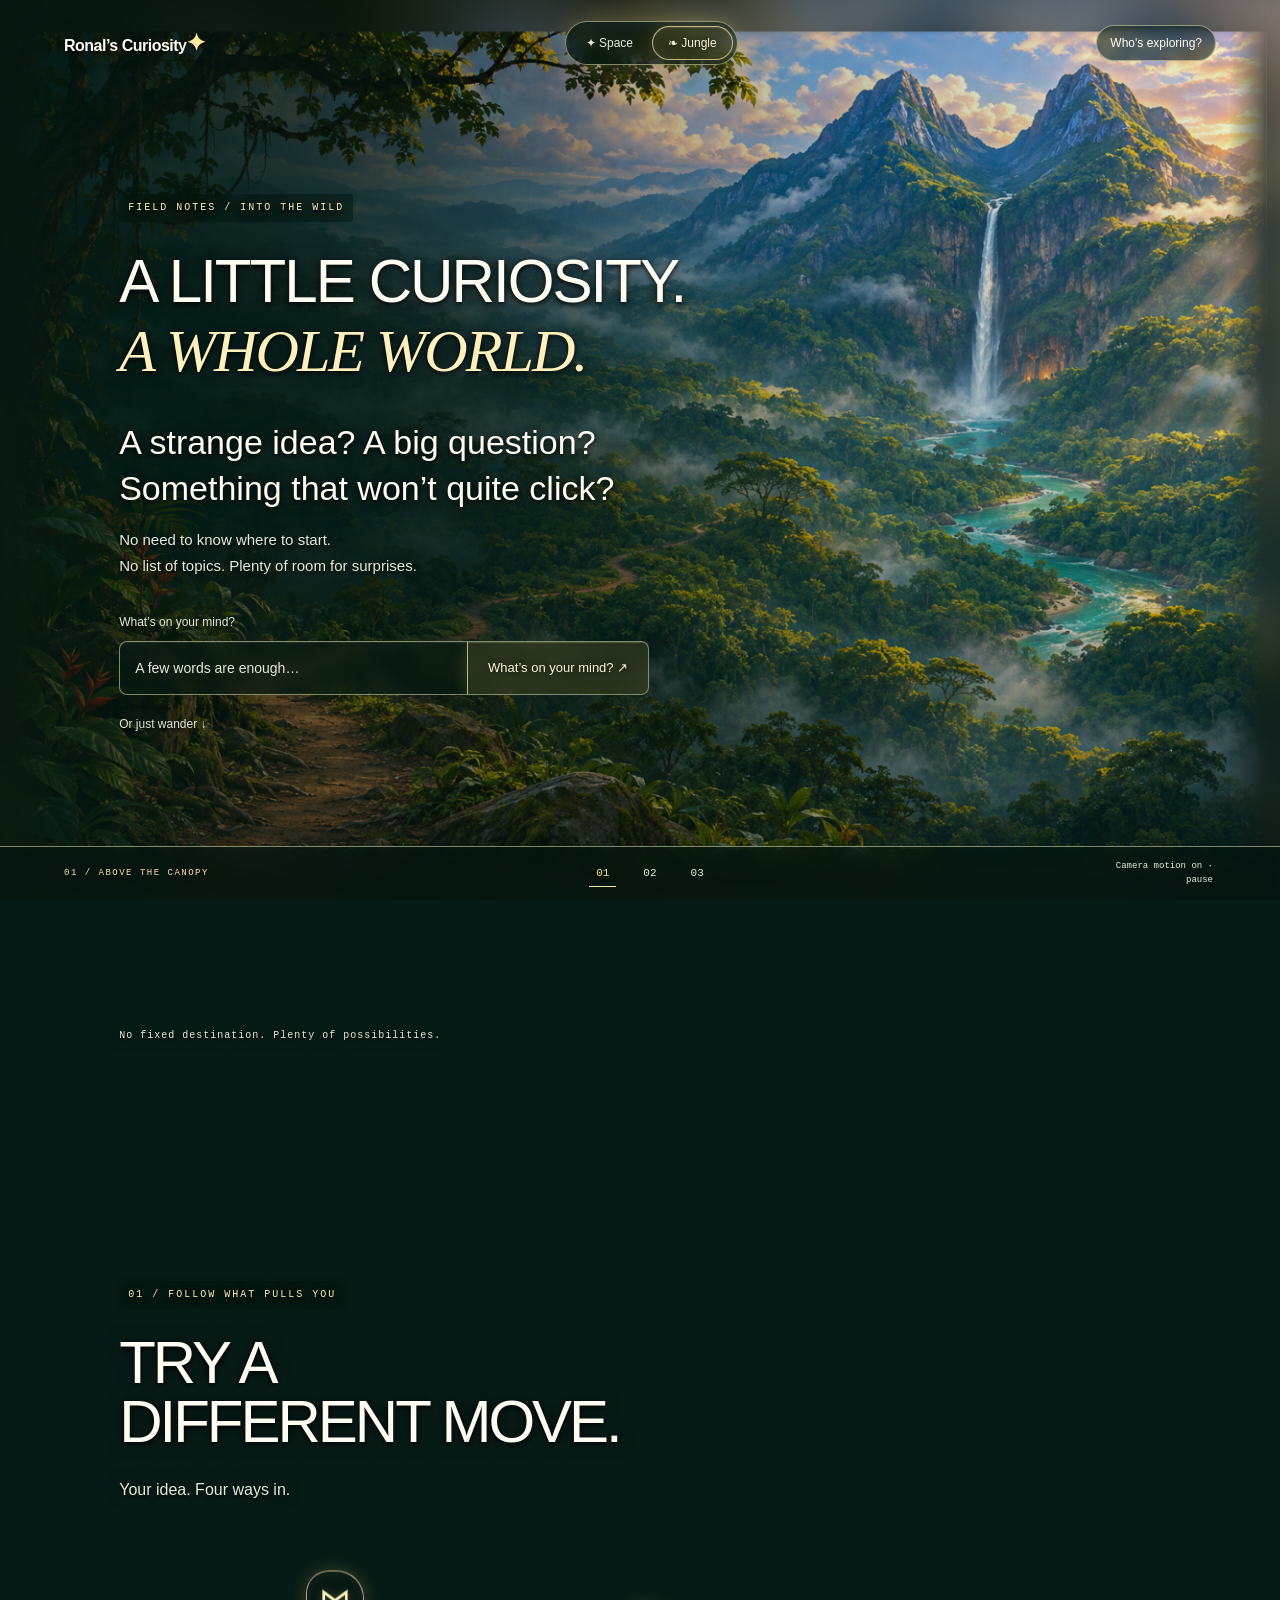
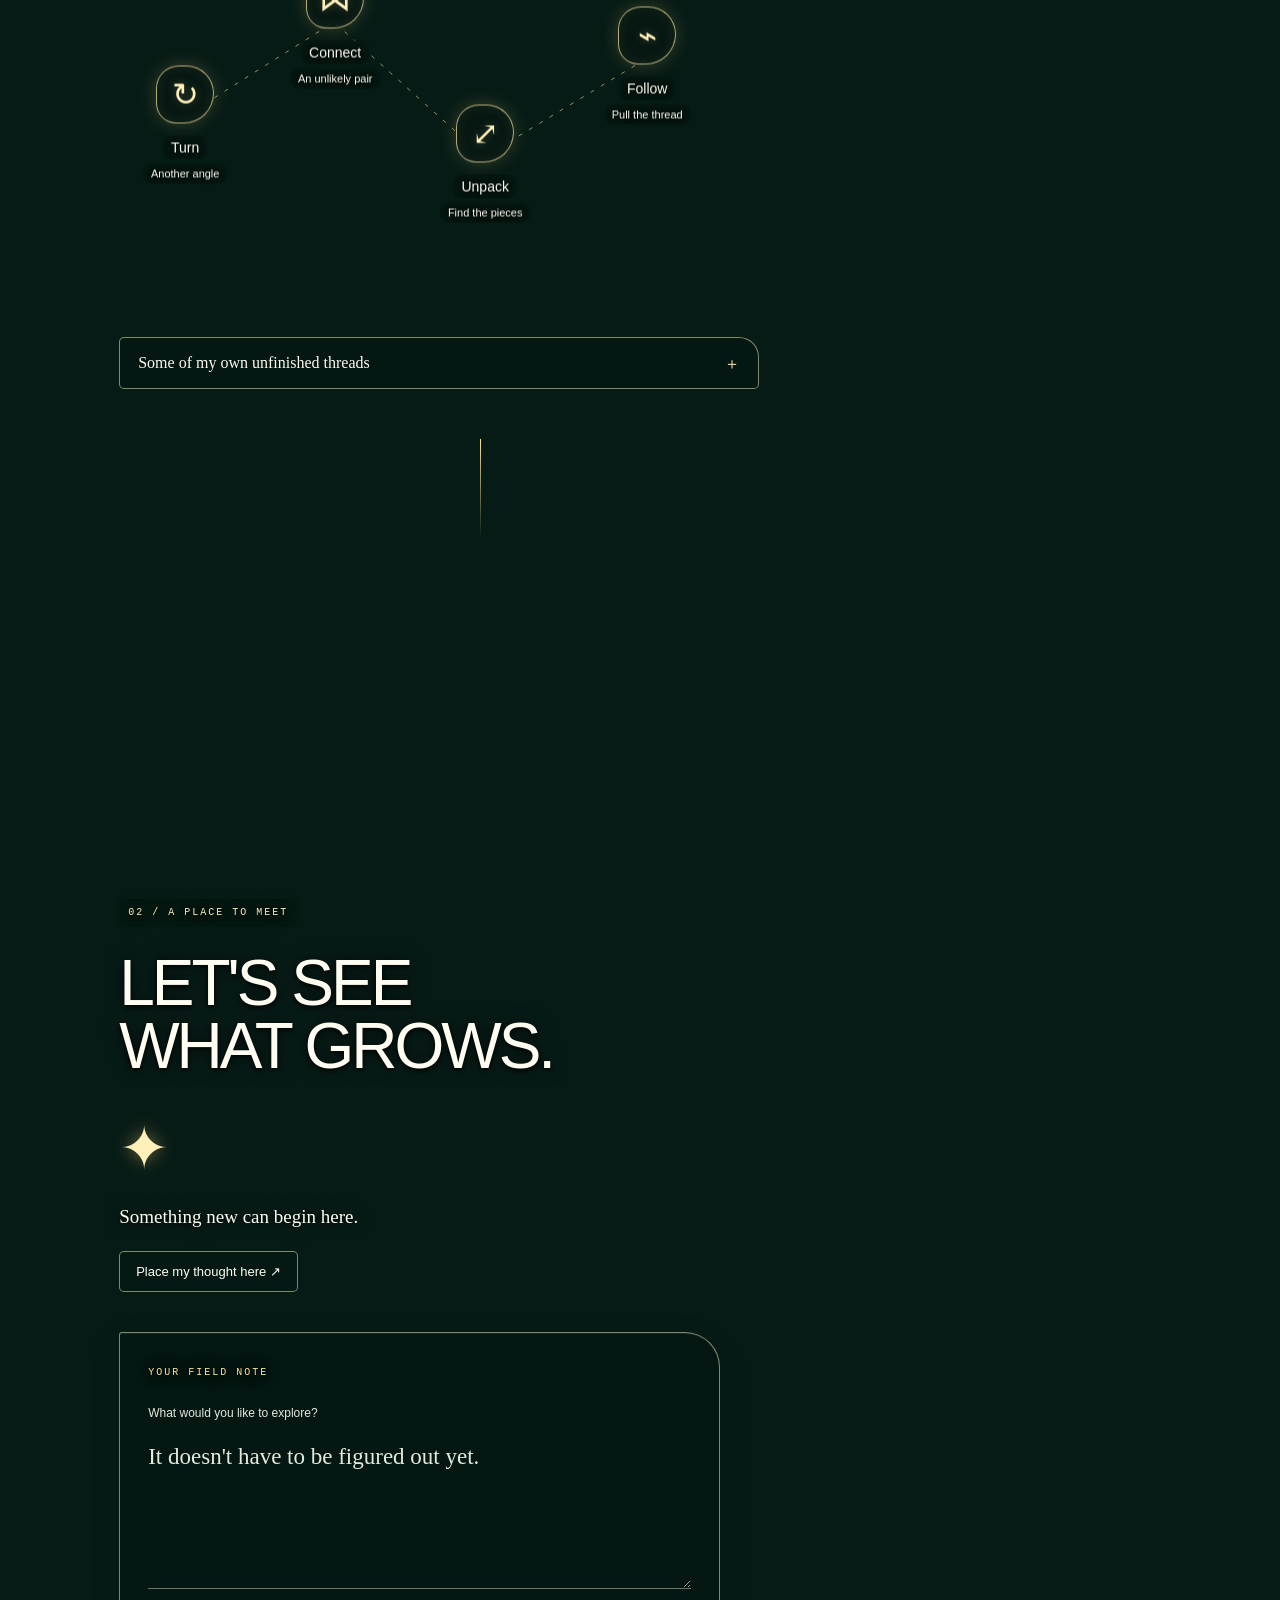
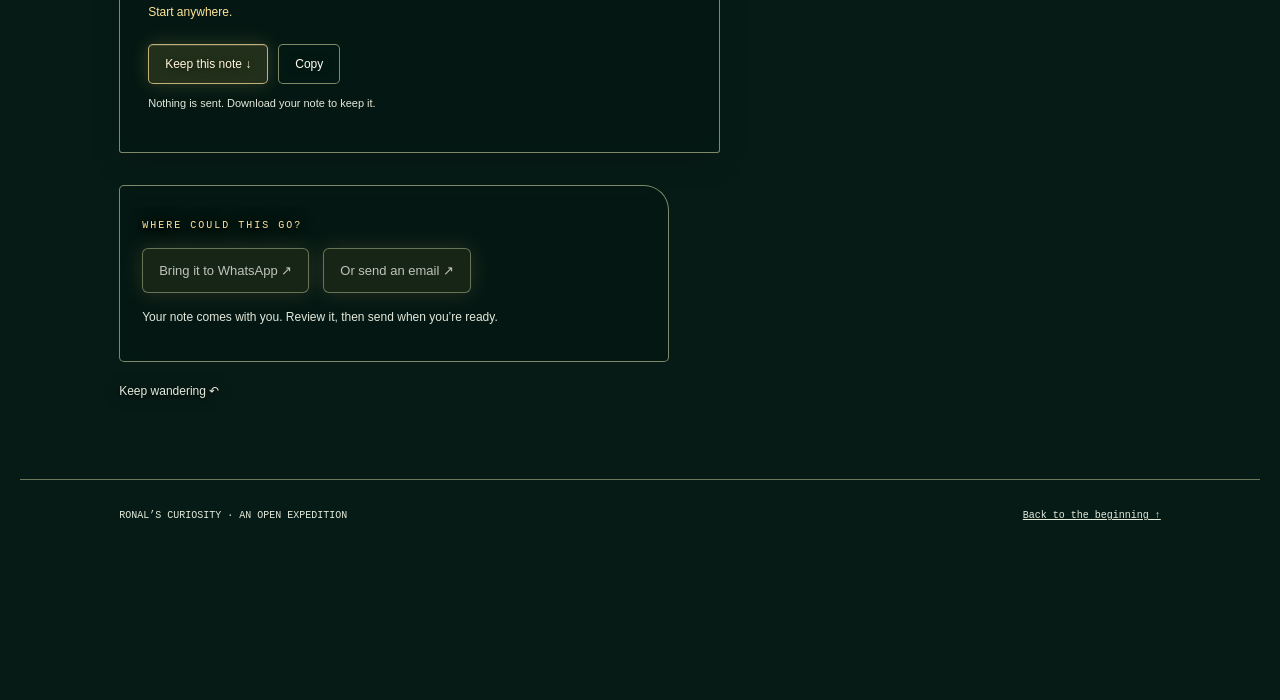
==== commit 2a26f096: "Adapt journeys for mobile and add direct WhatsApp and email sharing" ====
--- a/jungle.html
+++ b/jungle.html
@@ -1,5 +1,5 @@
-<!doctype html><html lang="en"><head><meta charset="utf-8"><meta name="viewport" content="width=device-width, initial-scale=1"><title>Ronal's Curiosity — An open expedition</title><link rel="stylesheet" href="world.css"><link rel="stylesheet" href="personal-traces.css"><link rel="stylesheet" href="expedition.css"><link rel="stylesheet" href="atmosphere-ui.css"><meta name="description" content="A strange idea? A big question? Explore an open world of curiosity, fresh perspectives, and possibilities."></head><body data-world="jungle">
-<div class="scene-stage" aria-hidden="true"><img class="scene-image" data-scene="space-1" src="assets/space-1.png" alt="" decoding="async"><img class="scene-image" data-scene="space-2" src="assets/space-2.png" alt="" decoding="async"><img class="scene-image" data-scene="space-3" src="assets/space-3.png" alt="" decoding="async"><img class="scene-image" data-scene="jungle-1" src="assets/jungle-1.png" alt="" decoding="async"><img class="scene-image" data-scene="jungle-2" src="assets/jungle-2.png" alt="" decoding="async"><img class="scene-image" data-scene="jungle-3" src="assets/jungle-3.png" alt="" decoding="async"><div class="scene-shade"></div></div><header><a href="#home" class="brand">Ronal’s Curiosity<span>✦</span></a><div class="world-picker" aria-label="Choose environment"><button data-world="space" aria-pressed="true">✦ Space</button><button data-world="jungle" aria-pressed="false">❧ Jungle</button></div><button id="about-open" class="subtle">Who's exploring?</button></header>
+<!doctype html><html lang="en"><head><meta charset="utf-8"><meta name="viewport" content="width=device-width, initial-scale=1"><title>Ronal's Curiosity — An open expedition</title><link rel="stylesheet" href="world.css"><link rel="stylesheet" href="personal-traces.css"><link rel="stylesheet" href="expedition.css?v=portrait-20261113"><link rel="stylesheet" href="atmosphere-ui.css"><meta name="description" content="A strange idea? A big question? Explore an open world of curiosity, fresh perspectives, and possibilities."></head><body data-world="jungle">
+<div class="scene-stage" aria-hidden="true"><picture><source media="(max-aspect-ratio: 4/5)" srcset="assets/space-1-mobile.png"><img class="scene-ambient" data-scene="space-1" src="assets/space-1.png" alt="" decoding="async"></picture><picture><source media="(max-aspect-ratio: 4/5)" srcset="assets/space-2-mobile.png"><img class="scene-ambient" data-scene="space-2" src="assets/space-2.png" alt="" decoding="async"></picture><picture><source media="(max-aspect-ratio: 4/5)" srcset="assets/space-3-mobile.png"><img class="scene-ambient" data-scene="space-3" src="assets/space-3.png" alt="" decoding="async"></picture><picture><source media="(max-aspect-ratio: 4/5)" srcset="assets/jungle-1-mobile.png"><img class="scene-ambient" data-scene="jungle-1" src="assets/jungle-1.png" alt="" decoding="async"></picture><picture><source media="(max-aspect-ratio: 4/5)" srcset="assets/jungle-2-mobile.png"><img class="scene-ambient" data-scene="jungle-2" src="assets/jungle-2.png" alt="" decoding="async"></picture><picture><source media="(max-aspect-ratio: 4/5)" srcset="assets/jungle-3-mobile.png"><img class="scene-ambient" data-scene="jungle-3" src="assets/jungle-3.png" alt="" decoding="async"></picture><picture><source media="(max-aspect-ratio: 4/5)" srcset="assets/space-1-mobile.png"><img class="scene-image" data-scene="space-1" src="assets/space-1.png" alt="" decoding="async"></picture><picture><source media="(max-aspect-ratio: 4/5)" srcset="assets/space-2-mobile.png"><img class="scene-image" data-scene="space-2" src="assets/space-2.png" alt="" decoding="async"></picture><picture><source media="(max-aspect-ratio: 4/5)" srcset="assets/space-3-mobile.png"><img class="scene-image" data-scene="space-3" src="assets/space-3.png" alt="" decoding="async"></picture><picture><source media="(max-aspect-ratio: 4/5)" srcset="assets/jungle-1-mobile.png"><img class="scene-image" data-scene="jungle-1" src="assets/jungle-1.png" alt="" decoding="async"></picture><picture><source media="(max-aspect-ratio: 4/5)" srcset="assets/jungle-2-mobile.png"><img class="scene-image" data-scene="jungle-2" src="assets/jungle-2.png" alt="" decoding="async"></picture><picture><source media="(max-aspect-ratio: 4/5)" srcset="assets/jungle-3-mobile.png"><img class="scene-image" data-scene="jungle-3" src="assets/jungle-3.png" alt="" decoding="async"></picture><div class="scene-shade"></div></div><header><a href="#home" class="brand">Ronal’s Curiosity<span>✦</span></a><div class="world-picker" aria-label="Choose environment"><button data-world="space" aria-pressed="true">✦ Space</button><button data-world="jungle" aria-pressed="false">❧ Jungle</button></div><button id="about-open" class="subtle">Who's exploring?</button></header>
 <aside class="travelling-note" aria-label="Your travelling note"><span class="tiny">YOUR THREAD</span><p id="thread-preview">A question can take you anywhere.</p><span id="thread-action">Uncharted</span><a href="#meeting" aria-label="Go to your note">↗</a></aside>
 <nav class="scene-navigation" aria-label="Journey destinations"><span id="scene-caption" aria-live="polite">01 / OUTSIDE THE GALAXY</span><div><a href="#home" data-stop="0" aria-current="location">01</a><a href="#field" data-stop="1">02</a><a href="#meeting" data-stop="2">03</a></div><button id="motion-toggle" aria-pressed="true">Motion on</button></nav><main>
 <section id="home" class="hero"><div class="eyebrow" id="world-caption">FIELD NOTES / THE UNCHARTED SKY</div><h1>A LITTLE CURIOSITY.<br><em>A WHOLE WORLD.</em></h1><div class="invitation"><h2>A strange idea? A big question?<br>Something that won’t quite click?</h2><p>No need to know where to start.<br>No list of topics. Plenty of room for surprises.</p></div><label for="seed">What’s on your mind?</label><div class="seed-input"><input id="seed" dir="auto" maxlength="2000" placeholder="A few words are enough…"><button id="begin" aria-label="What’s on your mind?">What’s on your mind? ↗</button></div><a href="#field" class="skip">Or just wander ↓</a><span class="edge-caption" id="edge-caption">No fixed destination. Plenty of possibilities.</span></section>
@@ -8,7 +8,7 @@
 <details class="trace"><summary><span class="trace-icon" aria-hidden="true">⋈</span><span>Start with why.<br>Then look around.</span><span class="trace-plus" aria-hidden="true">+</span></summary><div class="trace-story"><span class="tiny">AN IDEA WE EXPLORED</span><p>A friend wanted to make money. I wanted to understand why — and what we could begin with the tools already available to us.</p><p>We found an idea that interested us both: software to help electricians create wiring plans from building images. It was an idea for something useful, beyond the financial goal.</p><p class="trace-thought">My first move is usually a question: why, how, or what?</p><a class="link" href="#meeting">What could you begin with what you have? ↘</a></div></details>
 <details class="trace"><summary><span class="trace-icon" aria-hidden="true">?</span><span>Which wants<br>are really mine?</span><span class="trace-plus" aria-hidden="true">+</span></summary><div class="trace-story"><span class="tiny">QUESTIONS I'M STILL LIVING WITH</span><p>What is happiness? Which desires are mine, and which did I pick up from people around me?</p><p>What would I choose if nobody were there to approve or steer me? What moves us to act — calm curiosity, or haste, insecurity and need?</p><p class="trace-thought">These are open questions for me, too.</p><a class="link" href="#meeting">Bring a question without an answer ↘</a></div></details>
 </div></div></details><div class="thread-line" aria-hidden="true"></div></section>
-<section id="meeting" class="meeting"><div class="eyebrow">02 / A PLACE TO MEET</div><h2 id="meeting-title">LET'S CONNECT<br>THE DOTS.</h2><div class="arrival"><span class="arrival-symbol" aria-hidden="true">✦</span><p id="arrival-caption">A place for your next possibility.</p><button id="place-note">Place my thought here ↗</button><p id="placed-note" hidden></p><small id="place-status" role="status"></small></div><div class="note-editor"><span class="tiny">YOUR FIELD NOTE</span><label for="note">What would you like to explore?</label><textarea id="note" dir="auto" maxlength="2000" rows="4" placeholder="It doesn't have to be figured out yet."></textarea><p id="note-lens">Start anywhere.</p><div class="note-tools"><button id="download">Keep this note ↓</button><button id="copy">Copy</button></div><p id="status" role="status">Nothing is sent. Download your note to keep it.</p></div><details class="next-step"><summary>Want to explore it together? ↗</summary><p>Copy your note, then bring it to the existing challenge form.</p><a href="https://nelformpage.carrd.co" target="_blank" rel="noopener" class="link">Open challenge form ↗</a><small>The form opens separately; your note isn't transferred automatically.</small></details><a href="#field" class="skip">Keep wandering ↶</a></section>
+<section id="meeting" class="meeting"><div class="eyebrow">02 / A PLACE TO MEET</div><h2 id="meeting-title">LET'S CONNECT<br>THE DOTS.</h2><div class="arrival"><span class="arrival-symbol" aria-hidden="true">✦</span><p id="arrival-caption">A place for your next possibility.</p><button id="place-note">Place my thought here ↗</button><p id="placed-note" hidden></p><small id="place-status" role="status"></small></div><div class="note-editor"><span class="tiny">YOUR FIELD NOTE</span><label for="note">What would you like to explore?</label><textarea id="note" dir="auto" maxlength="2000" rows="4" placeholder="It doesn't have to be figured out yet."></textarea><p id="note-lens">Start anywhere.</p><div class="note-tools"><button id="download">Keep this note ↓</button><button id="copy">Copy</button></div><p id="status" role="status">Nothing is sent. Download your note to keep it.</p></div><div class="share-invitation"><p class="tiny">WHERE COULD THIS GO?</p><div class="share-actions"><a id="share-whatsapp" href="https://wa.me/972508638381" target="_blank" rel="noopener">Bring it to WhatsApp ↗</a><a id="share-email" href="mailto:hadadironel@gmail.com">Or send an email ↗</a></div><p>Your note comes with you. Review it, then send when you’re ready.</p></div><a href="#field" class="skip">Keep wandering ↶</a></section>
 <footer><span>RONAL’S CURIOSITY · AN OPEN EXPEDITION</span><a href="#home">Back to the beginning ↑</a></footer></main>
-<dialog id="about"><button id="about-close" aria-label="Close">×</button><div class="eyebrow">THE PERSON BEHIND THE QUESTIONS</div><h2>CURIOUS<br>BY NATURE.</h2><p>I tend to start by asking why, how, and what — to understand the person in front of me before looking for a direction.</p><p>I'm interested in what we can try with the tools already around us, and in ideas that have value beyond money.</p><p>Some of my questions are practical. Others are about happiness, desire, and what makes us act. I'm still exploring those myself.</p><a href="#field" class="link" id="about-traces">Explore a few of my own threads ↗</a></dialog><script src="world.js"></script><div class="journey-progress" aria-hidden="true"><i></i></div><script src="expedition.js"></script></body></html>
+<dialog id="about"><button id="about-close" aria-label="Close">×</button><div class="eyebrow">THE PERSON BEHIND THE QUESTIONS</div><h2>CURIOUS<br>BY NATURE.</h2><p>I tend to start by asking why, how, and what — to understand the person in front of me before looking for a direction.</p><p>I'm interested in what we can try with the tools already around us, and in ideas that have value beyond money.</p><p>Some of my questions are practical. Others are about happiness, desire, and what makes us act. I'm still exploring those myself.</p><a href="#field" class="link" id="about-traces">Explore a few of my own threads ↗</a></dialog><script src="world.js"></script><script src="contact.js?v=20261113"></script><div class="journey-progress" aria-hidden="true"><i></i></div><script src="expedition.js?v=portrait-20261113"></script></body></html>
 
--- a/expedition.css
+++ b/expedition.css
@@ -8,3 +8,27 @@
 
 /* Full composition, not a cropped full-bleed photograph. */
 .scene-image{object-fit:contain;object-position:center center;transform-origin:center center}.scene-stage{background:radial-gradient(ellipse at 65% 45%,#123052 0%,#071423 45%,#020712 100%)}body[data-world=jungle] .scene-stage{background:radial-gradient(ellipse at 65% 45%,#214b35 0%,#0a221b 45%,#030e0c 100%)}.scene-shade{background:linear-gradient(90deg,#020914a8 0%,#02091455 35%,#02091400 75%),linear-gradient(0deg,#02091444,transparent 60%)}body[data-world=jungle] .scene-shade{background:linear-gradient(90deg,#061b13b3,#061b1355 40%,#061b1300),linear-gradient(0deg,#061b1333,transparent)}@media(max-width:600px){.scene-image{object-position:center center}.scene-shade{background:linear-gradient(90deg,#02091477,#02091433 50%,transparent)}}
+
+/* Portrait screens receive a vertically composed scene, not a letterboxed desktop image. */
+@media (max-aspect-ratio: 4/5) {
+ .scene-stage{bottom:auto;height:100%;height:100lvh}
+ .scene-image{object-fit:cover;object-position:50% 50%;transform-origin:50% 50%}
+ .scene-shade{background:linear-gradient(90deg,#0209149c,#02091420 80%),linear-gradient(180deg,#02091470,transparent 30%,#02091440)}
+ body[data-world=jungle] .scene-shade{background:linear-gradient(90deg,#061b139c,#061b1320 80%),linear-gradient(180deg,#061b1370,transparent 30%,#061b1340)}
+}
+
+/* Extend the scene softly behind the complete sharp composition on wide screens. */
+.scene-ambient{position:absolute;inset:-5%;width:110%;height:110%;object-fit:cover;object-position:center;filter:blur(30px) brightness(.6) saturate(.85);opacity:0;pointer-events:none}
+.scene-ambient[data-scene=space-1]{opacity:1}
+body[data-world=jungle] .scene-ambient[data-scene=space-1]{opacity:0}
+body[data-world=jungle] .scene-ambient[data-scene=jungle-1]{opacity:1}
+@media(min-aspect-ratio:4/5){
+ .scene-image{-webkit-mask-image:linear-gradient(to right,transparent,#000 3%,#000 97%,transparent),linear-gradient(to bottom,transparent,#000 3%,#000 97%,transparent);-webkit-mask-composite:source-in;mask-image:linear-gradient(to right,transparent,#000 3%,#000 97%,transparent),linear-gradient(to bottom,transparent,#000 3%,#000 97%,transparent);mask-composite:intersect}
+}
+
+.share-invitation{margin-top:32px;max-width:550px;padding:22px;background:var(--glass);border:1px solid var(--glass-border);border-radius:5px 25px 5px 5px;backdrop-filter:blur(8px) brightness(.78)}
+.share-actions{display:flex;gap:14px;flex-wrap:wrap;margin:14px 0}
+.share-actions a{display:inline-block;padding:14px 16px;color:var(--ink);border:1px solid var(--glass-border);border-radius:6px;text-decoration:none;font-size:13px;background:rgba(87,151,218,.16);box-shadow:0 0 20px var(--halo)}
+body[data-world=jungle] .share-actions a{background:rgba(166,146,66,.16)}
+.share-actions a[aria-disabled=true]{opacity:.75}
+.share-invitation>p:last-child{font-size:12px;line-height:1.7;color:var(--dim)}
